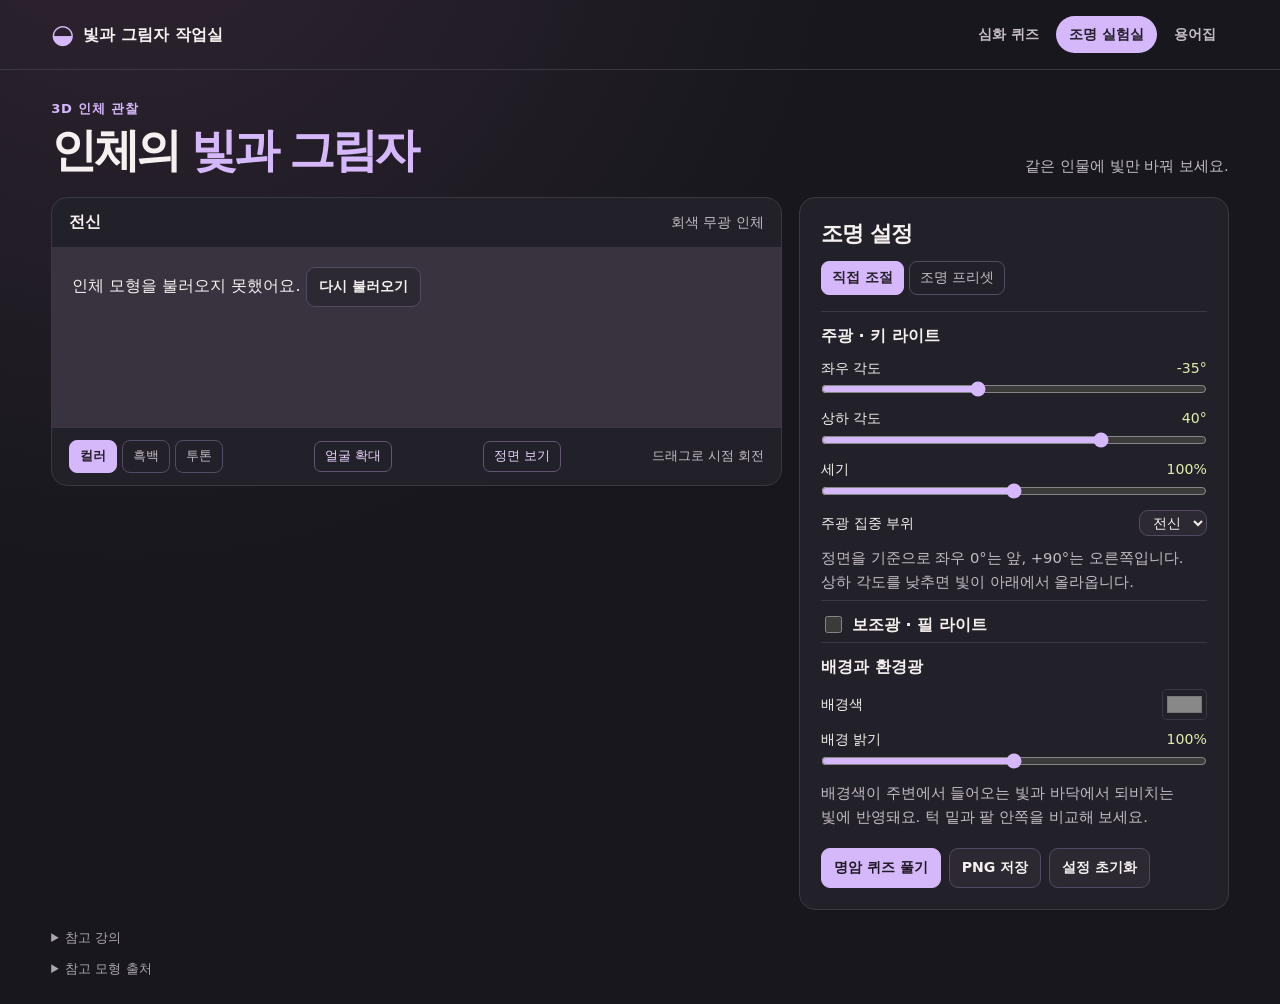
==== index.html @ fe3144b0 "light-studio.ver1 light-studio.ver1" ====
<!doctype html>
<html lang="ko"><head><meta charset="utf-8"><meta name="viewport" content="width=device-width,initial-scale=1">
<meta name="theme-color" content="#17171d"><title>빛과 그림자 작업실 · 심화 연습</title>
<link rel="stylesheet" href="./studio.css"><script type="module" src="./studio.js"></script></head>
<body>
<header><div class="top"><a class="brand" href="./"><span class="logo" aria-hidden="true">◒</span>빛과 그림자 작업실</a>
<nav aria-label="작업실 메뉴"><button id="quizTab" aria-pressed="true">심화 퀴즈</button><button id="labTab" aria-pressed="false">조명 실험실</button><button id="termsTab" aria-pressed="false">용어집</button></nav></div></header>
<main><section class="heading"><div><p class="kicker" id="kicker">드로잉 실습 · 심화</p><h1 id="heading">인체의 <em>빛과 그림자</em></h1></div><p id="lead"></p></section>
<div class="workspace"><section class="viewer" aria-label="명암 관찰 장면"><div class="viewerHead"><strong id="sceneTitle"></strong><span id="sceneMeta"></span></div>
<div class="gallery" id="gallery"></div><div class="stageFoot" id="stageFoot"></div></section>
<section class="panel" id="panel" aria-label="실습 조작"></section></div>
<section id="termsPage" hidden aria-label="명암 용어집"></section><footer><details><summary>참고 강의</summary><p>라움아카데미 · 정지아 작가의 빛과 그림자 세미나</p><p><a href="https://youtu.be/yNxo9I7K2Pc" target="_blank" rel="noopener">기초편 · 내 그림만 납작해 보이는 이유</a>　<a href="https://youtu.be/Lkzej6G_RD4" target="_blank" rel="noopener">심화편 · 빛을 그릴 때 가장 많이 하는 실수</a></p></details><details><summary>참고 모형 출처</summary><p>전신 인체는 MakeHuman의 성인 남성 메시와 근육 형태 데이터를 사용해 포즈를 잡았습니다. <a href="https://github.com/makehumancommunity/makehuman/blob/master/makehuman/data/3dobjs/base.obj">전신 모형 원본 · CC0</a></p></details></footer>
</main></body></html>
---- studio.css ----
:root{color-scheme:dark;--bg:#17171d;--card:#222129;--line:#3b3842;--text:#f6f1f0;--muted:#c3bbc5;--lav:#d4b8fa;--lime:#e0eead;--ink:#27212d;font:16px/1.55 "Pretendard","Apple SD Gothic Neo","Malgun Gothic",system-ui,sans-serif}
*{box-sizing:border-box}body{margin:0;background:radial-gradient(ellipse at 10% -15%,#302432,transparent 45%),var(--bg);color:var(--text)}button,input,select{font:inherit}button,a,select,input[type=range]{touch-action:manipulation}button{cursor:pointer;color:inherit}button:disabled{cursor:default}button:focus-visible,a:focus-visible,input:focus-visible,select:focus-visible,summary:focus-visible{outline:3px solid var(--lav);outline-offset:3px}header{border-bottom:1px solid var(--line)}.top,main{max-width:1420px;margin:auto}.top{height:69px;padding:0 4vw;display:flex;gap:14px;justify-content:space-between;align-items:center}.brand{display:flex;align-items:center;gap:9px;font-weight:760;font-size:1.02rem;color:inherit;text-decoration:none;white-space:nowrap}.logo{display:grid;place-items:center;color:var(--lav);font-size:1.65rem;line-height:1}
nav{display:flex;align-items:center;gap:4px}nav button,nav a{border:0;text-decoration:none;color:var(--muted);border-radius:20px;background:transparent;font-size:.9rem;padding:7px 13px;font-weight:700}nav [aria-pressed=true]{background:var(--lav);color:var(--ink)}nav a{border-left:1px solid var(--line);border-radius:0;margin-left:6px}main{padding:29px 4vw 25px}.heading{display:flex;align-items:end;justify-content:space-between;gap:24px;margin:0 0 20px}.kicker,.tiny{color:var(--lav);font-size:.82rem;font-weight:750;letter-spacing:.06em;margin:0 0 5px}h1,h2,h3,p{margin:0}h1{font-size:clamp(2rem,3.6vw,3.5rem);letter-spacing:-.075em;line-height:1.15}h1 em{font-style:normal;color:var(--lav)}#lead{font-size:.92rem;color:var(--muted);max-width:32em;word-break:keep-all}.workspace{display:grid;grid-template-columns:minmax(0,1.7fr) minmax(310px,1fr);gap:17px;align-items:start}.viewer,.panel{background:var(--card);border:1px solid var(--line);border-radius:16px;overflow:hidden}.viewerHead,.stageFoot{display:flex;align-items:center;justify-content:space-between;gap:8px;padding:12px 17px}.viewerHead strong{font-size:1rem}.viewerHead span,.stageFoot{font-size:.875rem;color:var(--muted)}.gallery{display:grid;background:#39333f;grid-template-columns:1fr;min-height:180px}.gallery.pair{grid-template-columns:1fr 1fr;gap:1px}.study{min-width:0;position:relative;display:flex;align-items:center;justify-content:center;background:radial-gradient(ellipse at 45% 39%,#514958,#28242e);height:clamp(310px,36vw,540px)}.study canvas{height:100%;width:100%;display:block;object-fit:contain}.study-tag{position:absolute;left:12px;top:12px;display:flex;gap:7px;align-items:center;font-weight:750;font-size:.85rem;background:#28232eda;border:1px solid #797181;border-radius:7px;padding:3px 9px;color:#f6edf6}.right-tag{position:absolute;right:10px;bottom:10px;font-size:.78rem;color:#e0eead;background:#262626d9;border-radius:5px;padding:3px 8px}.stageFoot{min-height:45px;border-top:1px solid var(--line);flex-wrap:wrap}.stageFoot button{background:none;border:1px solid #61566d;padding:4px 10px;border-radius:7px;color:#e8d3fc;font-size:.83rem}.stageFoot button[aria-pressed=true]{color:var(--ink);background:var(--lav)}.panel{padding:21px}.meta,.control-label,.results-line{display:flex;justify-content:space-between;align-items:center;gap:8px}.meta{font-weight:700;color:var(--lav);font-size:.86rem}.meta span:last-child{color:var(--muted)}.progress{display:flex;gap:3px;margin:8px 0 19px}.progress i{height:4px;flex:1;background:#423a4c;border-radius:3px}.progress .active{background:var(--lav)}.progress .ok{background:var(--lime)}.progress .miss{background:#de99a9}h2{font-size:clamp(1.25rem,1.7vw,1.65rem);line-height:1.37;letter-spacing:-.042em;word-break:keep-all}.sub,.hint,.feedback p,.memo,.lab-note{color:var(--muted);font-size:.92rem;line-height:1.65;word-break:keep-all}.sub{margin-top:8px}.choices,.controls{display:grid;gap:8px;margin:17px 0 0}.choices.two{grid-template-columns:1fr 1fr}.choice,.small,.action,select{border:1px solid #534a5f;border-radius:9px;background:#2c2933;color:var(--text)}
.choice{padding:10px 12px;text-align:left;font-weight:650;display:flex;align-items:center;gap:9px;min-height:44px;font-size:.94rem}.choice b{flex:none;background:#463b51;color:#eee0fa;font-size:.8rem;border-radius:5px;padding:1px 6px}.choice:hover:not(:disabled),.small:hover{background:#3a3244}.choice.correct{border-color:#a0ad7a;background:#373d31}.choice.wrong{border-color:#b47e90;background:#49323c}.small,.action{padding:8px 12px;font-size:.88rem;font-weight:750}.action{background:var(--lav);border-color:var(--lav);color:#201824}.actions{display:flex;flex-wrap:wrap;align-items:center;gap:8px;margin-top:14px}.hint,.lab-note{margin-top:10px}.feedback{background:#302a38;border-radius:10px;padding:13px;margin-top:13px}.feedback strong{color:var(--lime);display:block;margin-bottom:3px}.feedback p+p{margin-top:6px}.memo{border-left:2px solid #78688b;padding-left:10px;margin:10px 0 0}.controls{gap:12px}.control-label{font-size:.9rem;font-weight:700}.control-label output{color:var(--lime);font-variant-numeric:tabular-nums}.slider{display:block;width:100%;margin:6px 0 1px;accent-color:var(--lav);cursor:pointer}.seg{display:flex;gap:5px;flex-wrap:wrap}.seg button{border:1px solid #554b61;border-radius:8px;padding:5px 10px;background:transparent;color:var(--muted);font-size:.87rem}.seg [aria-pressed=true]{background:var(--lav);border-color:var(--lav);color:var(--ink);font-weight:750}.field-name{font-size:.9rem;font-weight:700;margin:0 0 5px}.results-line{border-bottom:1px solid var(--line);padding:6px 0;font-size:.91rem}.grade{font-size:3rem;font-weight:800;color:var(--lime);letter-spacing:-.06em}.review{font-size:.9rem;line-height:1.5}.review li{margin:5px 0}footer{margin-top:18px;font-size:.83rem;color:#afa6b3}footer summary{cursor:pointer;width:fit-content}footer p{margin:5px 0}footer a{color:var(--lav)}[hidden]{display:none!important}.failed{padding:20px}.scope{color:var(--lav);font-weight:700}.controls select{width:100%;padding:7px 9px}.lab-note{border-top:1px solid var(--line);padding-top:9px}.feedback:focus,.panel h2:focus{outline:0}
@media(max-width:880px){.workspace{grid-template-columns:minmax(0,1.3fr) minmax(280px,1fr)}.top,main{padding-left:18px;padding-right:18px}.panel{padding:16px}.study{height:330px}.heading{display:block}#lead{margin-top:8px}}
@media(max-width:700px){.workspace{grid-template-columns:1fr;gap:11px}.study{height:clamp(260px,68vw,395px)}.gallery.pair .study{height:clamp(210px,54vw,340px)}main{padding:21px 12px}.top{height:auto;min-height:55px;flex-wrap:wrap;padding:8px 12px;gap:5px 12px}.brand{font-size:.94rem}nav{gap:1px}nav button,nav a{font-size:.81rem;padding:5px 8px}nav a{margin:0}.heading{margin-bottom:14px}#lead{font-size:.85rem}.viewerHead,.stageFoot{padding:8px 12px}.study-tag{left:7px;top:7px;font-size:.78rem}.panel{padding:16px}.progress{margin-bottom:12px}}
.choice.picked{border-color:var(--lav);background:#44364f}.reason-title{margin-top:14px;font-size:.92rem;font-weight:750}.reason-title+.choices{margin-top:6px}
.art-frame{margin:0;position:relative;background:#28232a;overflow:auto;max-height:min(62vh,650px);scrollbar-color:#74657e #26232c}.art-canvas{width:100%;height:auto;display:block}.art-frame.enlarged .art-canvas{width:160%;max-width:none}.art-frame figcaption{position:sticky;bottom:9px;margin:-34px 0 9px 12px;width:max-content;border-radius:6px;background:#1d1923d9;padding:3px 9px;font-size:.84rem;color:#f2ecf4;pointer-events:none}.stageFoot .seg button{font-size:.84rem}.file,.lesson a{color:var(--lav);text-decoration:none}.lesson{margin-top:8px;font-size:.85rem}.lesson a:hover,.file:hover{text-decoration:underline}footer{display:grid;gap:10px}#glossaryList{display:grid;grid-template-columns:repeat(auto-fit,minmax(240px,1fr));gap:12px;margin:12px 0}#glossaryList div{border-left:2px solid #6c597d;padding-left:10px}#glossaryList dt{font-weight:750;color:var(--text)}#glossaryList dd{margin:4px 0 0}.progress{gap:2px}
.set-frame{position:relative;margin:0;min-width:0}.set-canvas{display:block;width:100%;aspect-ratio:50/33;touch-action:none;cursor:grab}.set-canvas:active{cursor:grabbing}.set-canvas:focus-visible{outline:3px solid var(--lav);outline-offset:-4px}.set-frame figcaption{position:absolute;left:12px;bottom:10px;background:#241d29da;border-radius:7px;padding:3px 9px;font-size:.85rem;color:white;pointer-events:none}.orbit-help{font-size:.82rem}
.rig-mode{margin:12px 0 16px}.rig-group{border-top:1px solid var(--line);padding:12px 0 5px}.rig-group h3,.rig-toggle{font-size:1rem;font-weight:720}.rig-slider{display:grid;grid-template-columns:1fr auto;gap:0 8px;align-items:center;margin:9px 0;font-size:.88rem}.rig-slider output{color:var(--lime);font-variant-numeric:tabular-nums}.rig-slider .slider{grid-column:1/-1;margin:2px 0}.rig-target,.rig-color{display:flex;align-items:center;justify-content:space-between;font-size:.9rem;gap:12px;margin:9px 0}.rig-target select{padding:3px 9px}.rig-toggle{display:flex;align-items:center;gap:7px}.rig-toggle input{accent-color:var(--lav);width:17px;height:17px}#fillFields{padding:0;margin:0;border:0}#fillFields:disabled{display:none}.rig-color input{width:45px;height:31px;border:1px solid var(--line);border-radius:5px;background:transparent;padding:2px;cursor:pointer}@media(min-width:701px){.viewer{position:sticky;top:12px}}
#termsPage{display:grid;grid-template-columns:minmax(185px,235px) minmax(0,1fr);align-items:start;gap:18px}.term-index,.term-article{border:1px solid var(--line);border-radius:14px;background:var(--card);padding:16px}.term-index{display:grid;gap:3px}.term-index button{background:transparent;text-align:left;border:0;padding:6px 10px;border-radius:6px;color:var(--muted)}.term-index button[aria-pressed=true]{background:var(--lav);color:var(--ink);font-weight:700}.term-article{padding:clamp(16px,3vw,32px)}.term-definition{margin:6px 0 18px;color:var(--muted)}.term-article figure{margin:0}.term-image{background:#878787;text-align:center;max-width:460px;position:relative;border-radius:8px;overflow:hidden;margin:auto}.term-image.pair-image{max-width:850px}.term-image img{width:100%;display:block}.term-marker{position:absolute;width:5%;height:6%;transform:translate(-50%,-50%);border:2px solid #ffdf80;box-shadow:0 0 0 1px #282028;border-radius:50%}.term-labels{display:grid;grid-template-columns:1fr 1fr;text-align:center;margin:5px auto 0;max-width:850px;color:var(--muted);font-size:.9rem}.term-article figcaption{margin-top:14px;line-height:1.7;word-break:keep-all}@media(max-width:700px){#termsPage{grid-template-columns:1fr;gap:10px}.term-index{display:flex;flex-wrap:wrap;padding:8px;gap:2px}.term-index button{font-size:.83rem;padding:4px 7px}}
.term-article .term-image{max-width:820px;background:transparent}.term-image img{max-height:460px;object-fit:contain}.diagram-credit{font-size:.83rem;color:var(--muted);margin-top:14px;overflow-wrap:anywhere}.diagram-credit a,.extra-reference a{color:var(--lav)}.extra-reference{margin-top:16px;border-top:1px solid var(--line);padding-top:10px}.extra-reference summary{cursor:pointer}.extra-reference img{width:100%;max-width:680px;margin:12px auto;display:block}
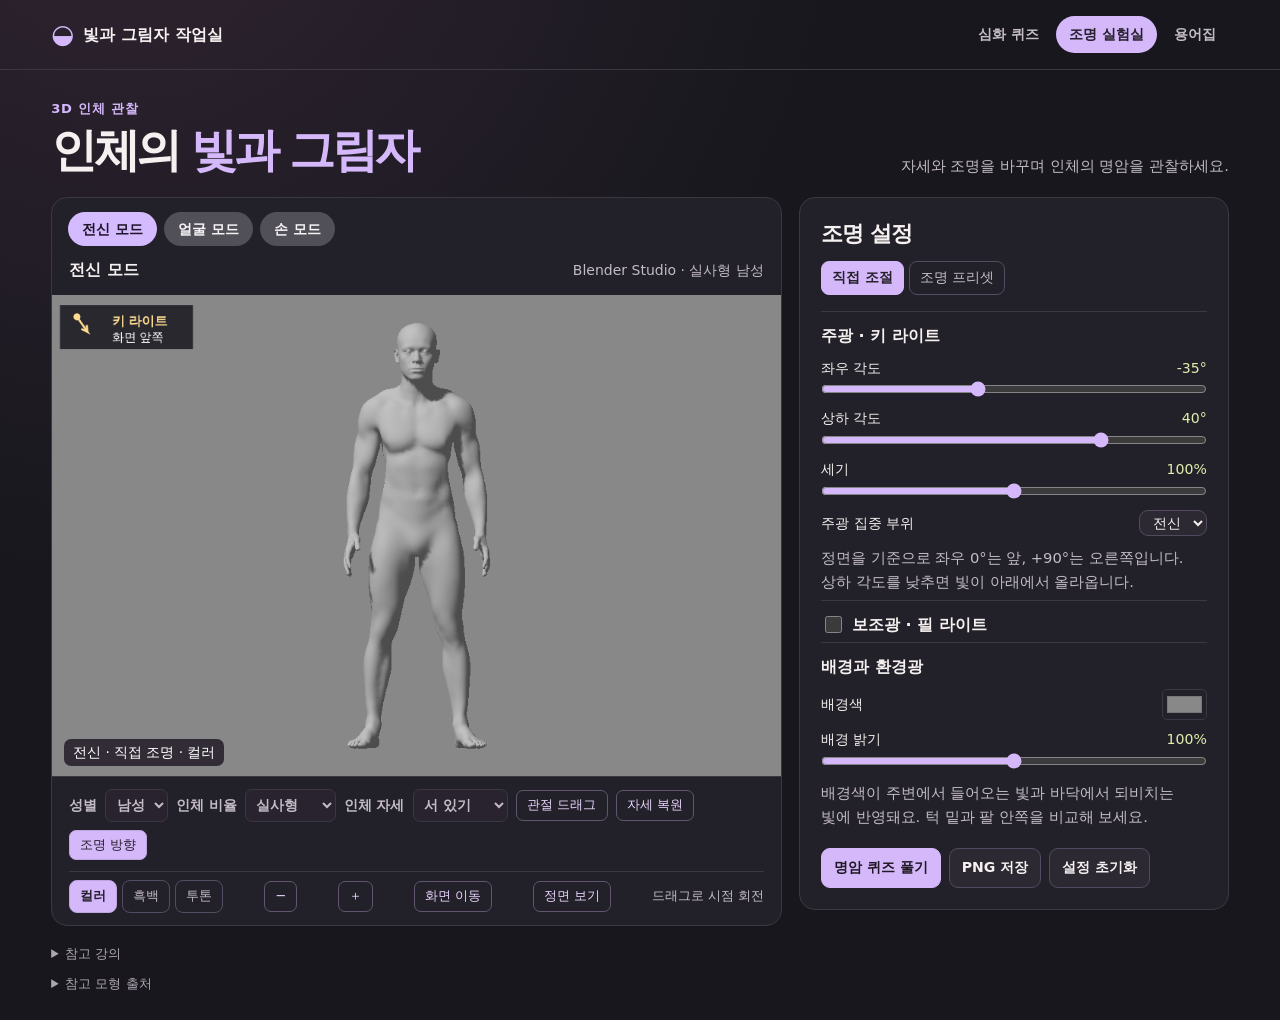
==== commit 4ea972d2: "light-studio 1.5.6 포즈 및 데포르메 수정 light-studio 1.5.6 포즈 및 데포르메 수정" ====
--- a/index.html
+++ b/index.html
@@ -6,8 +6,8 @@
 <header><div class="top"><a class="brand" href="./"><span class="logo" aria-hidden="true">◒</span>빛과 그림자 작업실</a>
 <nav aria-label="작업실 메뉴"><button id="quizTab" aria-pressed="true">심화 퀴즈</button><button id="labTab" aria-pressed="false">조명 실험실</button><button id="termsTab" aria-pressed="false">용어집</button></nav></div></header>
 <main><section class="heading"><div><p class="kicker" id="kicker">드로잉 실습 · 심화</p><h1 id="heading">인체의 <em>빛과 그림자</em></h1></div><p id="lead"></p></section>
-<div class="workspace"><section class="viewer" aria-label="명암 관찰 장면"><div class="viewerHead"><strong id="sceneTitle"></strong><span id="sceneMeta"></span></div>
+<div class="workspace"><section class="viewer" aria-label="명암 관찰 장면"><div class="study-tabs" id="sceneModes" aria-label="모델 선택"></div><div class="viewerHead"><strong id="sceneTitle"></strong><span id="sceneMeta"></span></div>
 <div class="gallery" id="gallery"></div><div class="stageFoot" id="stageFoot"></div></section>
 <section class="panel" id="panel" aria-label="실습 조작"></section></div>
-<section id="termsPage" hidden aria-label="명암 용어집"></section><footer><details><summary>참고 강의</summary><p>라움아카데미 · 정지아 작가의 빛과 그림자 세미나</p><p><a href="https://youtu.be/yNxo9I7K2Pc" target="_blank" rel="noopener">기초편 · 내 그림만 납작해 보이는 이유</a>　<a href="https://youtu.be/Lkzej6G_RD4" target="_blank" rel="noopener">심화편 · 빛을 그릴 때 가장 많이 하는 실수</a></p></details><details><summary>참고 모형 출처</summary><p>전신 인체는 MakeHuman의 성인 남성 메시와 근육 형태 데이터를 사용해 포즈를 잡았습니다. <a href="https://github.com/makehumancommunity/makehuman/blob/master/makehuman/data/3dobjs/base.obj">전신 모형 원본 · CC0</a></p></details></footer>
+<section id="termsPage" hidden aria-label="명암 용어집"></section><footer><details><summary>참고 강의</summary><p>라움아카데미 · 정지아 작가의 빛과 그림자 세미나</p><p><a href="https://youtu.be/yNxo9I7K2Pc" target="_blank" rel="noopener">기초편 · 내 그림만 납작해 보이는 이유</a>　<a href="https://youtu.be/Lkzej6G_RD4" target="_blank" rel="noopener">심화편 · 빛을 그릴 때 가장 많이 하는 실수</a></p></details><details><summary>참고 모형 출처</summary><p>조명 실험실의 전신·흉상·손·면 분할 두상은 <a href="https://www.blender.org/download/demo-files/#assets">Blender Studio · Human Base Meshes v1.4.1 (CC0)</a>을 사용합니다.</p><p>퀴즈의 전신 인체는 MakeHuman의 성인 남성 메시와 근육 형태 데이터를 사용해 포즈를 잡았습니다. <a href="https://github.com/makehumancommunity/makehuman/blob/master/makehuman/data/3dobjs/base.obj">전신 모형 원본 · CC0</a></p></details></footer>
 </main></body></html>
--- a/studio.css
+++ b/studio.css
@@ -10,3 +10,9 @@
 .rig-mode{margin:12px 0 16px}.rig-group{border-top:1px solid var(--line);padding:12px 0 5px}.rig-group h3,.rig-toggle{font-size:1rem;font-weight:720}.rig-slider{display:grid;grid-template-columns:1fr auto;gap:0 8px;align-items:center;margin:9px 0;font-size:.88rem}.rig-slider output{color:var(--lime);font-variant-numeric:tabular-nums}.rig-slider .slider{grid-column:1/-1;margin:2px 0}.rig-target,.rig-color{display:flex;align-items:center;justify-content:space-between;font-size:.9rem;gap:12px;margin:9px 0}.rig-target select{padding:3px 9px}.rig-toggle{display:flex;align-items:center;gap:7px}.rig-toggle input{accent-color:var(--lav);width:17px;height:17px}#fillFields{padding:0;margin:0;border:0}#fillFields:disabled{display:none}.rig-color input{width:45px;height:31px;border:1px solid var(--line);border-radius:5px;background:transparent;padding:2px;cursor:pointer}@media(min-width:701px){.viewer{position:sticky;top:12px}}
 #termsPage{display:grid;grid-template-columns:minmax(185px,235px) minmax(0,1fr);align-items:start;gap:18px}.term-index,.term-article{border:1px solid var(--line);border-radius:14px;background:var(--card);padding:16px}.term-index{display:grid;gap:3px}.term-index button{background:transparent;text-align:left;border:0;padding:6px 10px;border-radius:6px;color:var(--muted)}.term-index button[aria-pressed=true]{background:var(--lav);color:var(--ink);font-weight:700}.term-article{padding:clamp(16px,3vw,32px)}.term-definition{margin:6px 0 18px;color:var(--muted)}.term-article figure{margin:0}.term-image{background:#878787;text-align:center;max-width:460px;position:relative;border-radius:8px;overflow:hidden;margin:auto}.term-image.pair-image{max-width:850px}.term-image img{width:100%;display:block}.term-marker{position:absolute;width:5%;height:6%;transform:translate(-50%,-50%);border:2px solid #ffdf80;box-shadow:0 0 0 1px #282028;border-radius:50%}.term-labels{display:grid;grid-template-columns:1fr 1fr;text-align:center;margin:5px auto 0;max-width:850px;color:var(--muted);font-size:.9rem}.term-article figcaption{margin-top:14px;line-height:1.7;word-break:keep-all}@media(max-width:700px){#termsPage{grid-template-columns:1fr;gap:10px}.term-index{display:flex;flex-wrap:wrap;padding:8px;gap:2px}.term-index button{font-size:.83rem;padding:4px 7px}}
 .term-article .term-image{max-width:820px;background:transparent}.term-image img{max-height:460px;object-fit:contain}.diagram-credit{font-size:.83rem;color:var(--muted);margin-top:14px;overflow-wrap:anywhere}.diagram-credit a,.extra-reference a{color:var(--lav)}.extra-reference{margin-top:16px;border-top:1px solid var(--line);padding-top:10px}.extra-reference summary{cursor:pointer}.extra-reference img{width:100%;max-width:680px;margin:12px auto;display:block}
+.pose-bar{width:100%;display:flex;align-items:center;flex-wrap:wrap;gap:.5rem;border-bottom:1px solid var(--line);padding-bottom:.65rem}.pose-bar label{font-weight:700;display:flex;align-items:center;gap:.5rem}.pose-bar select{color:inherit;background:#28232e;border:1px solid var(--line);border-radius:.45rem;padding:.4rem;font:inherit}.pose-bar #poseStatus{font-size:.85rem;color:var(--lav)}
+.bone-controls{display:grid;grid-template-columns:repeat(auto-fit,minmax(120px,1fr));gap:12px;width:100%;padding:7px 0}.bone-controls label{display:flex;flex-wrap:wrap;font-size:.86rem}.bone-controls input{width:100%;accent-color:var(--lav)}.bone-controls output{color:var(--lav)}
+
+.part-control{display:inline-flex;align-items:center;gap:.45rem;font-size:.88rem}.part-control select{font:inherit;color:inherit;background:#28232e;border:1px solid var(--line);border-radius:.5rem;padding:.38rem .6rem}
+
+.study-tabs{display:flex;flex-wrap:wrap;gap:7px;padding:14px 16px 0}.study-tabs[hidden]{display:none}.study-tabs button{appearance:none;flex:0 0 auto;min-height:34px;padding:6px 14px;border:0;border-radius:999px;background:#514f57;color:#f5f2f5;font-size:.9rem;line-height:1.4;font-weight:600;cursor:pointer}.study-tabs button:focus-visible{outline:2px solid var(--lav);outline-offset:3px}.study-tabs button[aria-pressed=true]{background:#d4baff;color:#201629}.stageFoot button[aria-pressed=true]{border-color:#bda5df}.set-canvas{touch-action:none}
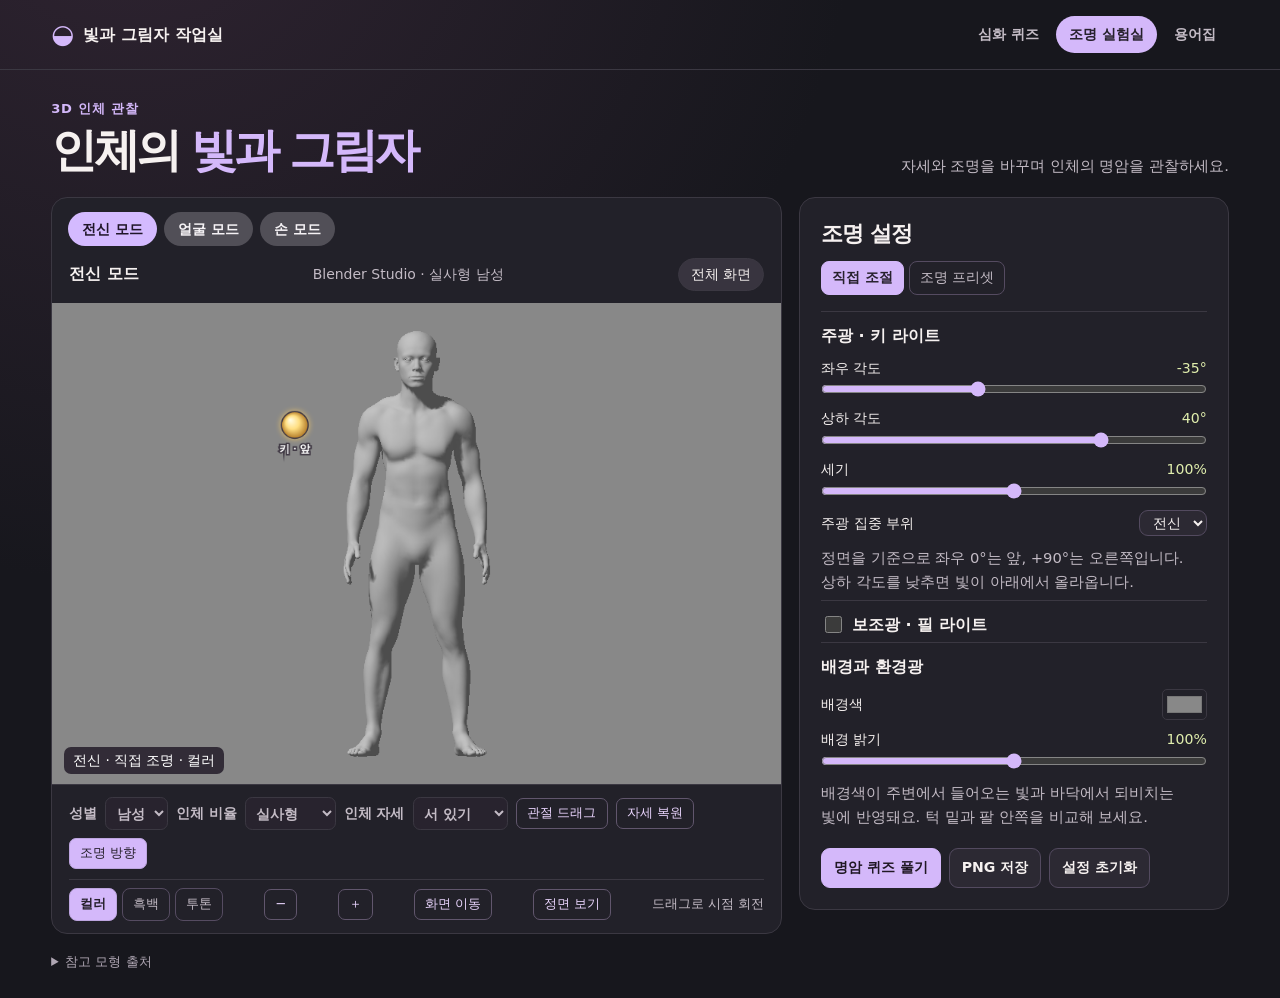
==== commit a7c316c6: "light-studio 1.5.3 조명위치 구형태로 변경 및 전체화면 기능 추가" ====
--- a/index.html
+++ b/index.html
@@ -6,8 +6,8 @@
 <header><div class="top"><a class="brand" href="./"><span class="logo" aria-hidden="true">◒</span>빛과 그림자 작업실</a>
 <nav aria-label="작업실 메뉴"><button id="quizTab" aria-pressed="true">심화 퀴즈</button><button id="labTab" aria-pressed="false">조명 실험실</button><button id="termsTab" aria-pressed="false">용어집</button></nav></div></header>
 <main><section class="heading"><div><p class="kicker" id="kicker">드로잉 실습 · 심화</p><h1 id="heading">인체의 <em>빛과 그림자</em></h1></div><p id="lead"></p></section>
-<div class="workspace"><section class="viewer" aria-label="명암 관찰 장면"><div class="study-tabs" id="sceneModes" aria-label="모델 선택"></div><div class="viewerHead"><strong id="sceneTitle"></strong><span id="sceneMeta"></span></div>
-<div class="gallery" id="gallery"></div><div class="stageFoot" id="stageFoot"></div></section>
+<div class="workspace"><section class="viewer" aria-label="명암 관찰 장면"><div class="study-tabs" id="sceneModes" aria-label="모델 선택"></div><div class="viewerHead"><strong id="sceneTitle"></strong><span id="sceneMeta"></span><button type="button" id="expandView" aria-pressed="false">전체 화면</button></div>
+<div id="renderView"><div class="gallery" id="gallery"></div><button id="closeView" type="button" aria-label="전체 화면 닫기" title="전체 화면 닫기" hidden>×</button></div><div class="stageFoot" id="stageFoot"></div></section>
 <section class="panel" id="panel" aria-label="실습 조작"></section></div>
-<section id="termsPage" hidden aria-label="명암 용어집"></section><footer><details><summary>참고 강의</summary><p>라움아카데미 · 정지아 작가의 빛과 그림자 세미나</p><p><a href="https://youtu.be/yNxo9I7K2Pc" target="_blank" rel="noopener">기초편 · 내 그림만 납작해 보이는 이유</a>　<a href="https://youtu.be/Lkzej6G_RD4" target="_blank" rel="noopener">심화편 · 빛을 그릴 때 가장 많이 하는 실수</a></p></details><details><summary>참고 모형 출처</summary><p>조명 실험실의 전신·흉상·손·면 분할 두상은 <a href="https://www.blender.org/download/demo-files/#assets">Blender Studio · Human Base Meshes v1.4.1 (CC0)</a>을 사용합니다.</p><p>퀴즈의 전신 인체는 MakeHuman의 성인 남성 메시와 근육 형태 데이터를 사용해 포즈를 잡았습니다. <a href="https://github.com/makehumancommunity/makehuman/blob/master/makehuman/data/3dobjs/base.obj">전신 모형 원본 · CC0</a></p></details></footer>
+<section id="termsPage" hidden aria-label="명암 용어집"></section><footer><details><summary>참고 모형 출처</summary><p>조명 실험실의 전신·흉상·손·면 분할 두상은 <a href="https://www.blender.org/download/demo-files/#assets">Blender Studio · Human Base Meshes v1.4.1 (CC0)</a>을 사용합니다.</p><p>퀴즈의 전신 인체는 MakeHuman의 성인 남성 메시와 근육 형태 데이터를 사용해 포즈를 잡았습니다. <a href="https://github.com/makehumancommunity/makehuman/blob/master/makehuman/data/3dobjs/base.obj">전신 모형 원본 · CC0</a></p></details></footer>
 </main></body></html>
--- a/studio.css
+++ b/studio.css
@@ -16,3 +16,12 @@
 .part-control{display:inline-flex;align-items:center;gap:.45rem;font-size:.88rem}.part-control select{font:inherit;color:inherit;background:#28232e;border:1px solid var(--line);border-radius:.5rem;padding:.38rem .6rem}
 
 .study-tabs{display:flex;flex-wrap:wrap;gap:7px;padding:14px 16px 0}.study-tabs[hidden]{display:none}.study-tabs button{appearance:none;flex:0 0 auto;min-height:34px;padding:6px 14px;border:0;border-radius:999px;background:#514f57;color:#f5f2f5;font-size:.9rem;line-height:1.4;font-weight:600;cursor:pointer}.study-tabs button:focus-visible{outline:2px solid var(--lav);outline-offset:3px}.study-tabs button[aria-pressed=true]{background:#d4baff;color:#201629}.stageFoot button[aria-pressed=true]{border-color:#bda5df}.set-canvas{touch-action:none}
+
+#expandView{flex:none;background:#38343f;color:var(--text);border:1px solid var(--line);border-radius:999px;padding:5px 12px;cursor:pointer;font-size:.85rem}
+.viewerHead{flex-wrap:wrap;gap:8px}
+.view-expanded{overflow:hidden}
+
+#renderView.expanded{position:fixed;inset:0;z-index:1000;width:100%;height:100%;overflow:hidden;background:var(--bg)}
+#renderView.expanded :is(.gallery,.set-frame,.set-canvas){display:block;width:100%;height:100%;max-width:none;max-height:none;aspect-ratio:auto;margin:0;padding:0;border:0;border-radius:0}
+#renderView.expanded figcaption{display:none}
+#closeView{position:absolute;top:max(10px,env(safe-area-inset-top));right:max(10px,env(safe-area-inset-right));width:40px;height:40px;border:1px solid #ffffff70;border-radius:50%;background:#27252dbd;color:white;font:26px/1 sans-serif;cursor:pointer}
